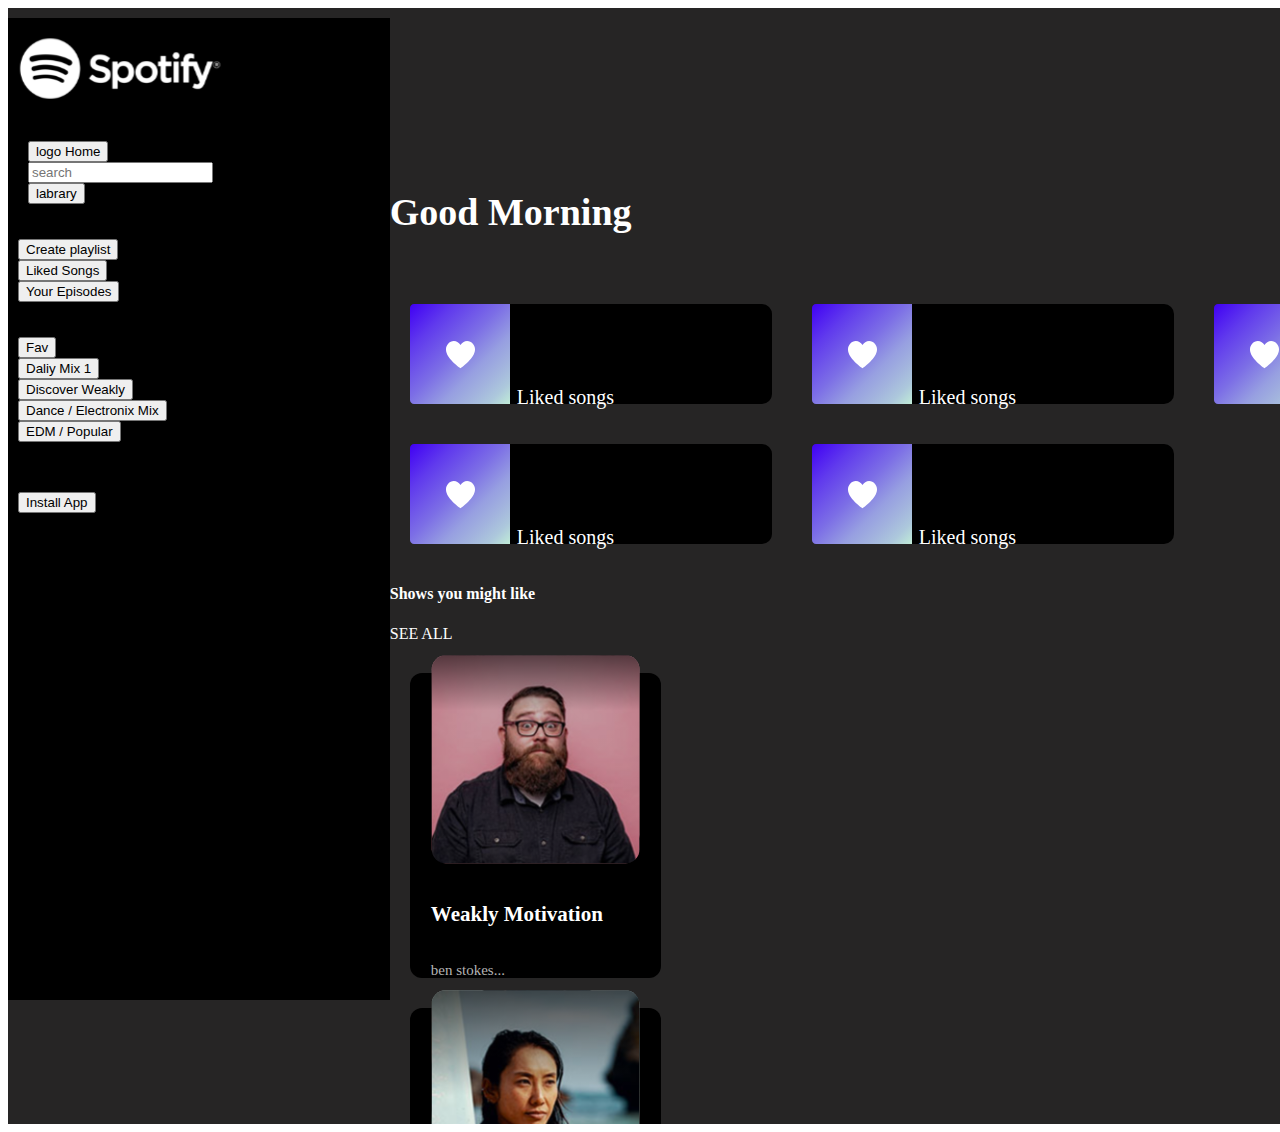
==== index.html @ 0124bec9 "first" ====
<!DOCTYPE html>
<html lang="en">
  <head>
    <link
      rel="stylesheet"
      href="https://cdnjs.cloudflare.com/ajax/libs/font-awesome/6.4.2/css/all.min.css"
      integrity="sha512-z3gLpd7yknf1YoNbCzqRKc4qyor8gaKU1qmn+CShxbuBusANI9QpRohGBreCFkKxLhei6S9CQXFEbbKuqLg0DA=="
      crossorigin="anonymous"
      referrerpolicy="no-referrer"
    />
    <link
      href="https://cdn.jsdelivr.net/npm/bootstrap@5.3.2/dist/css/bootstrap.min.css"
      rel="stylesheet"
      integrity="sha384-T3c6CoIi6uLrA9TneNEoa7RxnatzjcDSCmG1MXxSR1GAsXEV/Dwwykc2MPK8M2HN"
      crossorigin="anonymous"
    />
    <link href="styles.css" rel="stylesheet" />
    <meta charset="UTF-8" />
    <meta name="viewport" content="width=device-width, initial-scale=1.0" />
    <title>Soptify</title>
  </head>
  <body>
    <div class="Spotify">
      <div class="sidebar">
        <div class="logo-s"><img src="/assests/Spotify logo.svg" /></div>
        <div class="second-sec-side -primary">
          <button class="btn text-white home-logo">logo Home</button>
          <input type="text" placeholder="search" class="text-white" />
          <button class="btn text-white">labrary</button>
        </div>
        <div class="third-side">
          <button class="btn text-white">Create playlist</button>
          <button class="btn text-white">Liked Songs</button>
          <button class="btn text-white">Your Episodes</button>
        </div>
        <div class="forth-side">
          <button class="btn text-white">Fav</button>
          <button class="btn text-white">Daliy Mix 1</button>
          <button class="btn text-white">Discover Weakly</button>
          <button class="btn text-white">Dance / Electronix Mix</button>
          <button class="btn text-white">EDM / Popular</button>
        </div>
        <div class="fifth-side">
          <i class="fa-solid fa-arrow-down"></i>
          <button class="btn text-white">Install App</button>
        </div>
      </div>
      <div class="main">
        <div class="main-section-1">
          <div class="arrow"><i class="fa-solid fa-angle-left"></i><i class="fa-solid fa-chevron-right"></i></div>
          <div class="side-photo d-flex align-items-center">
            <div class="image"><img src="./assests/Ellipse 3.svg"></div>
            <p class="mx-2">Umer</p>
            <i class="fa-solid fa-angle-down icon"></i>
          </div>
        </div>
        <div class="main-section-2">
          <h4>Good Morning</h4>
          <div class="mornig-playlist">
            <div class="mornig-song">
              <img src="./assests/Group 1.svg" /><span id="song-link"
                >Liked songs</span
              >
            </div>
            <div class="mornig-song">
              <img src="./assests/Group 1.svg" /><span id="song-link"
                >Liked songs</span
              >
            </div>
            <div class="mornig-song">
              <img src="./assests/Group 1.svg" /><span id="song-link"
                >Liked songs</span
              >
            </div>
            <div class="mornig-song">
              <img src="./assests/Group 1.svg" /><span id="song-link"
                >Liked songs</span
              >
            </div>
            <div class="mornig-song">
              <img src="./assests/Group 1.svg" /><span id="song-link"
                >Liked songs</span
              >
            </div>
          </div>
        </div>
        <div class="main-section-3">
          <div class="heading d-flex justify-content-between">
            <h4>Shows you might like</h4>
            <spin class="text-success">SEE ALL</spin>
          </div>
          <div class="section-2-songs d-flex">
            <div class="section-2-box">
              <div class="image">
                <img src="./assests/Rectangle 16.svg" />
                <h5>Weakly Motivation</h5>
                <p>ben stokes...</p>
              </div>
            </div>
            <div class="section-2-box">
              <div class="image">
                <img src="./assests/Rectangle 16 (2).svg" />
                <h5>Weakly Motivation</h5>
                <p>ben stokes...</p>
              </div>
            </div>
            <div class="section-2-box">
              <div class="image">
                <img src="./assests/Rectangle 16.svg" />
                <h5>Weakly Motivation</h5>
                <p>ben stokes...</p>
              </div>
            </div>
            <div class="section-2-box">
              <div class="image">
                <img src="./assests/Rectangle 16.svg" />
                <h5>Weakly Motivation</h5>
                <p>ben stokes...</p>
              </div>
            </div>
            <div class="section-2-box">
              <div class="image">
                <img src="./assests/Rectangle 16.svg" />
                <h5>Weakly Motivation</h5>
                <p>ben stokes...</p>
              </div>
            </div>
            <div class="section-2-box">
              <div class="image">
                <img src="./assests/Rectangle 16.svg" />
                <h5>Weakly Motivation</h5>
                <p>ben stokes...</p>
              </div>
            </div>
            <div class="section-2-box">
              <div class="image">
                <img src="./assests/Rectangle 16.svg" />
                <h5>Weakly Motivation</h5>
                <p>ben stokes...</p>
              </div>
            </div>
            <div class="section-2-box">
              <div class="image">
                <img src="./assests/Rectangle 16.svg" />
                <h5>Weakly Motivation</h5>
                <p>ben stokes...</p>
              </div>
            </div>
            <div class="section-2-box">
              <div class="image">
                <img src="./assests/Rectangle 16.svg" />
                <h5>Weakly Motivation</h5>
                <p>ben stokes...</p>
              </div>
            </div>
            <div class="section-2-box">
              <div class="image">
                <img src="./assests/Rectangle 16.svg" />
                <h5>Weakly Motivation</h5>
                <p>ben stokes...</p>
              </div>
            </div>
          </div>
        </div>
      </div>
    </div>
    <script
      src="https://cdn.jsdelivr.net/npm/bootstrap@5.3.2/dist/js/bootstrap.bundle.min.js"
      integrity="sha384-C6RzsynM9kWDrMNeT87bh95OGNyZPhcTNXj1NW7RuBCsyN/o0jlpcV8Qyq46cDfL"
      crossorigin="anonymous"
    ></script>
  </body>
</html>
---- styles.css ----
.Spotify{
    display: flex;
    width: 1728px;
    height: 1116px;
    background-color:aqua ;
   overflow: hidden;
   overflow-y: scroll;
   background-color:rgb(38, 37, 37);
color: white;
}
.sidebar{
    width:371.8px;
    height:982px;
    margin-top: 10px;
    display:flex;
    flex-direction: column;
    background-color:#000000;;
    font-family: sans-serif;
    font-weight: 700;
    font-size:19px;
    line-height: 24.74px;
    letter-spacing: -6%;
    color:#FFFFFF;
    align-items: baseline;
    position: relative;
    left:0px;
    padding-left: 10px;

}
.logo-s{
margin-top:20px;


      
}
.second-sec-side{
    display: flex;
    flex-direction: column;
    justify-content: space-around;
    align-items:self-start;
    margin-top: 35px;
    padding-left: 10px;
    
}
.third-side{
    display: flex;
    flex-direction: column;
    justify-content: space-around;
    align-items:self-start;
    margin-top: 35px;
   
}
.forth-side{
    display: flex;
    flex-direction: column;
    justify-content: space-around;
    align-items:self-start;
    margin-top: 35px;
}
.fifth-side{
    margin-top: 50px;
    display: flex;
    align-items: center;
    justify-content: center;
}
.main{
    display: flex;
    flex-direction: column;
    width: 75%;
}
.main-section-1{
    margin: 20px;
    display: flex;
    justify-content: space-between;
}
.main-section-2>h4{
    font-weight: 700;
    font-size: 38px;
    color:white;
}
.mornig-playlist{
    display: flex;
    flex-wrap: wrap;
   
}
.mornig-song{
    border-radius: 10px;
    margin: 20px;
    height: 100px;
    width: 362px;
    background-color: #000000;
    
}
#song-link{
    color: white;
    padding-left: 7px;
    font-size: 20px;
}
.section-2-songs{
    flex-wrap: wrap;
}
.image>h5{
    font-size: 21px;
    line-height: 23px;
}
.image>p{
    font-size: 15px;
    line-height: 19.5px;
    color: #B3B3B3;
    ;
}
.section-2-box{
    border-radius: 12px;
    color: white;
    display: flex;
    justify-content: space-around ;
    align-items: center;
    margin-top: 30px;
    height: 305px;
    width:251px;
    margin-inline:20px;
    background-color: #000000;

}
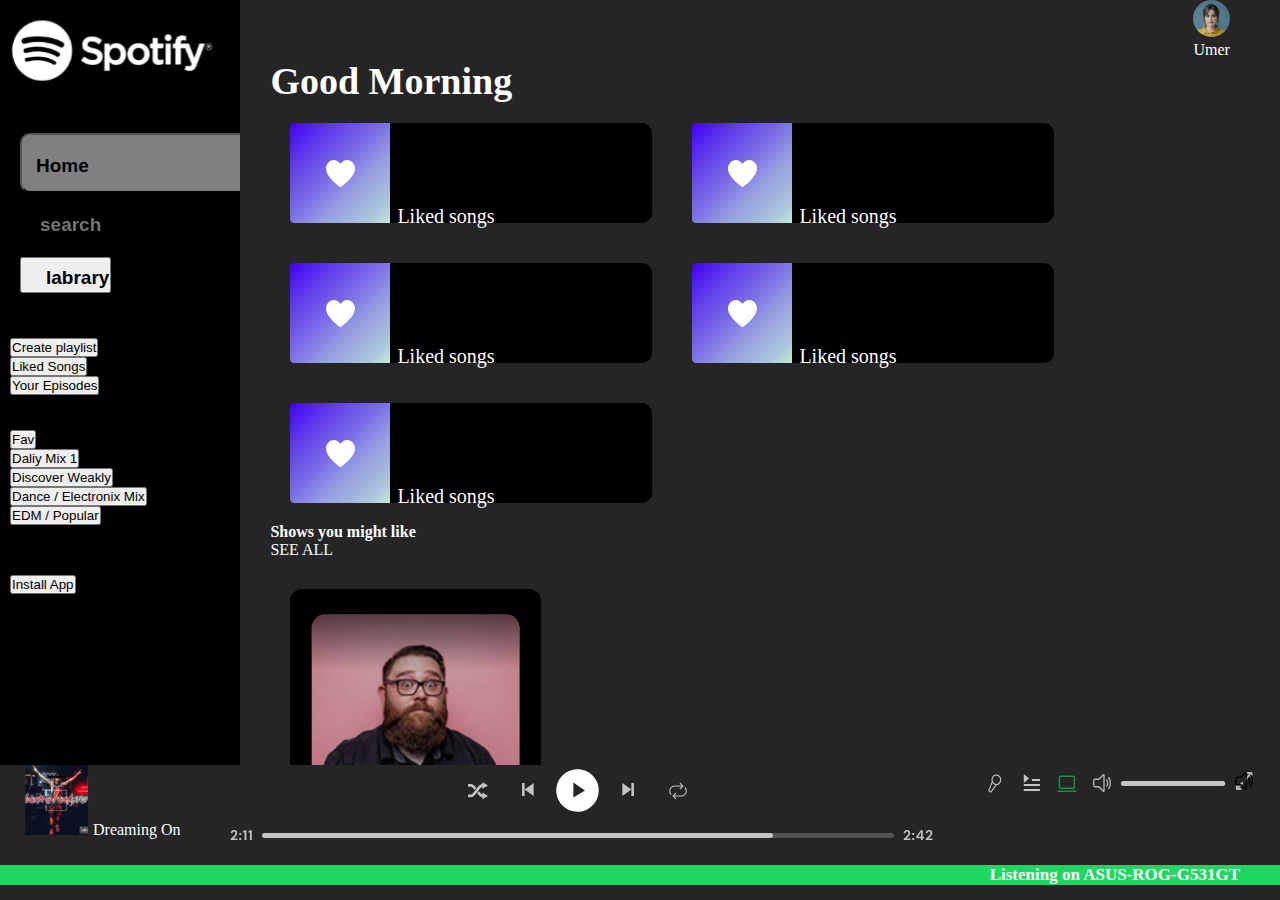
==== commit dcae5e27: "final-1" ====
--- a/index.html
+++ b/index.html
@@ -21,12 +21,13 @@
   </head>
   <body>
     <div class="Spotify">
+    <div class="section-1">
       <div class="sidebar">
         <div class="logo-s"><img src="/assests/Spotify logo.svg" /></div>
         <div class="second-sec-side -primary">
-          <button class="btn text-white home-logo">logo Home</button>
-          <input type="text" placeholder="search" class="text-white" />
-          <button class="btn text-white">labrary</button>
+          <button class="btn text-white home-logo"><i class="fa-solid fa-house home search-logo"></i> <span>Home</span></button>
+         <div class="search"><i class="fa-solid fa-magnifying-glass"></i> <input type="text" placeholder="search" class="text-white" /> </div>
+          <button class="btn text-white labrary"><i class="fa-solid fa-bars-staggered labrary-logo"></i>labrary</button>
         </div>
         <div class="third-side">
           <button class="btn text-white">Create playlist</button>
@@ -163,6 +164,17 @@
           </div>
         </div>
       </div>
+      </div>
+      <div>
+      <div class="footer">
+        <div class="row-1 ">
+        <div class="footer-section-1"><img src="./assests/Rectangle 20.svg">
+          Dreaming On </div>
+        <div class="footer-section-2"><img src="./assests/Music Player Options.svg"></div>
+        <div class="footer-section-3"><img src="./assests/Right options.svg"></div>
+        </div>
+        <div class="row-2">Listening on ASUS-ROG-G531GT</div>
+      </div>
     </div>
     <script
       src="https://cdn.jsdelivr.net/npm/bootstrap@5.3.2/dist/js/bootstrap.bundle.min.js"
--- a/styles.css
+++ b/styles.css
@@ -1,18 +1,26 @@
 
+*{
+    padding: 0px;
+    margin: 0px;
+}
 .Spotify{
-    display: flex;
-    width: 1728px;
-    height: 1116px;
-    background-color:aqua ;
-   overflow: hidden;
+    padding: 0px;
+    margin:0px;
+    width: 100vw;
+    height: 100vh; 
    overflow-y: scroll;
    background-color:rgb(38, 37, 37);
 color: white;
 }
+.section-1{
+    display: flex;
+    height: 85vh;
+    
+    
+}
 .sidebar{
-    width:371.8px;
-    height:982px;
-    margin-top: 10px;
+    height: 97vh;
+    width: 18vw;
     display:flex;
     flex-direction: column;
     background-color:#000000;;
@@ -23,16 +31,50 @@
     letter-spacing: -6%;
     color:#FFFFFF;
     align-items: baseline;
-    position: relative;
+    position: sticky;
     left:0px;
     padding-left: 10px;
+    overflow: hidden;
 
 }
+.home-logo{
+    text-align: left;
+    margin-block: 10px;
+    font-size: 19px;
+    font-weight: 700;
+    height: 60px;
+    width: 300px;
+    border-radius: 10px;
+    background-color: grey;
+}
+.home,.search-logo,.labrary-logo{
+    font-weight: 700;
+    font-size: 28px;
+    padding-right: 14px;
+}
+.search,.labrary{
+    padding-left: 10px;
+    margin-block:10px ;
+    font-size: 19px;
+    font-weight: 700;
+}
+.search>input{
+    padding-left: 10px;
+    font-size: 19px;
+    font-weight: 700;
+    border: none;
+    background: transparent;
+}
+
+.main{
+    padding-left: 30px;
+    overflow-y:scroll ;
+}
+::-webkit-scrollbar{
+    display: none;
+}
 .logo-s{
-margin-top:20px;
-
-
-      
+margin-top:20px;  
 }
 .second-sec-side{
     display: flex;
@@ -65,12 +107,12 @@
     justify-content: center;
 }
 .main{
+    background-color:rgb(38, 37, 37);
     display: flex;
     flex-direction: column;
-    width: 75%;
+    width: 75vw;
 }
 .main-section-1{
-    margin: 20px;
     display: flex;
     justify-content: space-between;
 }
@@ -122,4 +164,32 @@
     margin-inline:20px;
     background-color: #000000;
 
+}
+.footer{
+    background-color:rgb(38, 37, 37);
+    height: 120px;
+    display: flex;
+    flex-direction: column;
+    position:sticky;
+    bottom: 0px;
+    width:100vw;
+    z-index: 3;
+    box-sizing: border-box;
+    justify-content: space-between;
+    }
+    .row-1{
+        margin-inline: 25px;
+        display: flex;
+        justify-content: space-between;
+
+    }
+.row-2{
+font-size: 17px;
+font-weight: 700;
+    text-align: right;
+    padding-inline: 40px;
+    box-sizing: border-box;
+    width:100%;
+    background-color: #1ED760;
+
 }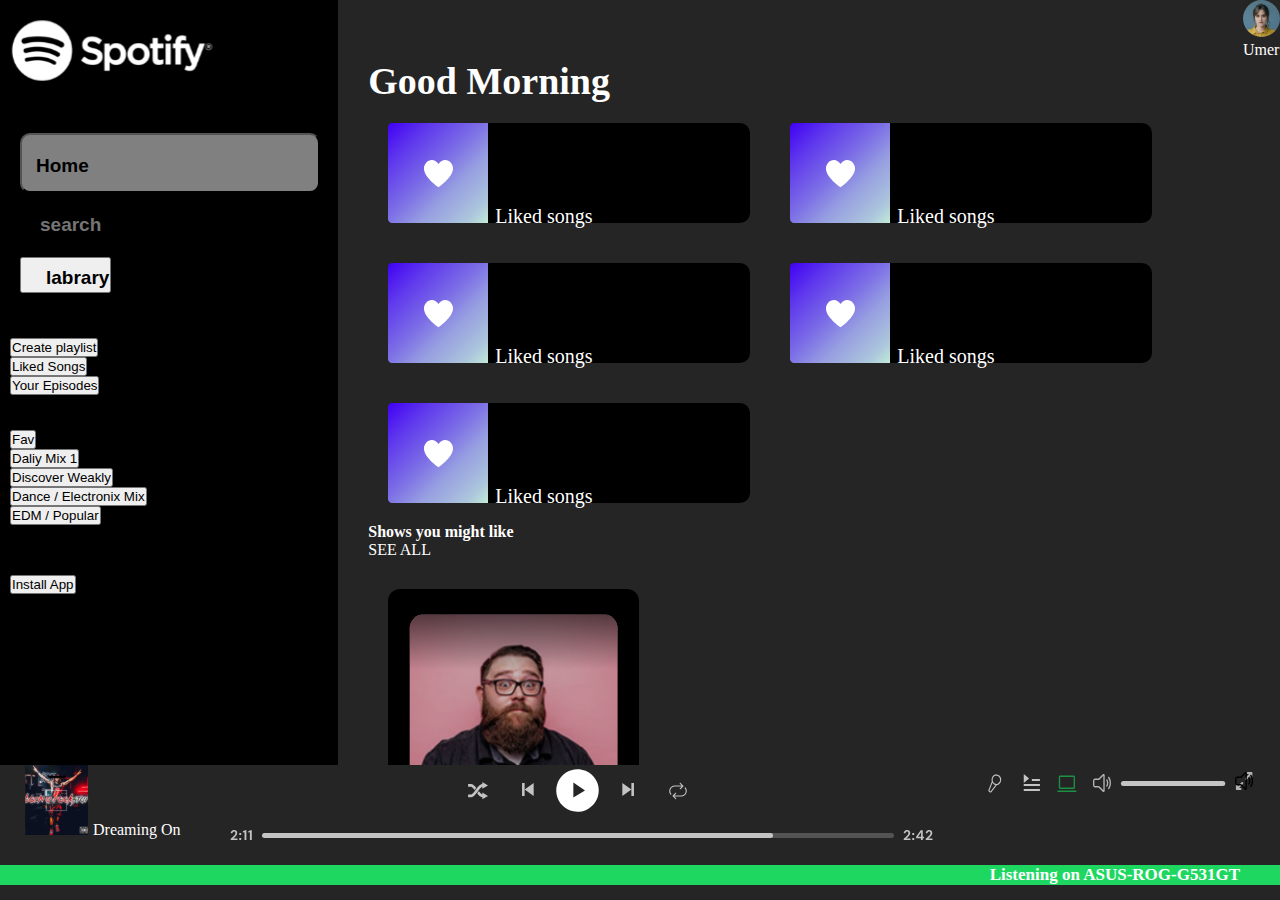
==== commit 0e7aa721: "abc" ====
--- a/index.html
+++ b/index.html
@@ -23,7 +23,7 @@
     <div class="Spotify">
     <div class="section-1">
       <div class="sidebar">
-        <div class="logo-s"><img src="/assests/Spotify logo.svg" /></div>
+        <div class="logo-s"><img src="./assests/Spotify logo.svg" /></div>
         <div class="second-sec-side -primary">
           <button class="btn text-white home-logo"><i class="fa-solid fa-house home search-logo"></i> <span>Home</span></button>
          <div class="search"><i class="fa-solid fa-magnifying-glass"></i> <input type="text" placeholder="search" class="text-white" /> </div>
--- a/styles.css
+++ b/styles.css
@@ -19,8 +19,7 @@
     
 }
 .sidebar{
-    height: 97vh;
-    width: 18vw;
+    width: 36vw;
     display:flex;
     flex-direction: column;
     background-color:#000000;;
@@ -34,7 +33,7 @@
     position: sticky;
     left:0px;
     padding-left: 10px;
-    overflow: hidden;
+    overflow-x:scroll;
 
 }
 .home-logo{
@@ -67,6 +66,7 @@
 }
 
 .main{
+    width: 100vw;
     padding-left: 30px;
     overflow-y:scroll ;
 }
@@ -110,7 +110,7 @@
     background-color:rgb(38, 37, 37);
     display: flex;
     flex-direction: column;
-    width: 75vw;
+    
 }
 .main-section-1{
     display: flex;
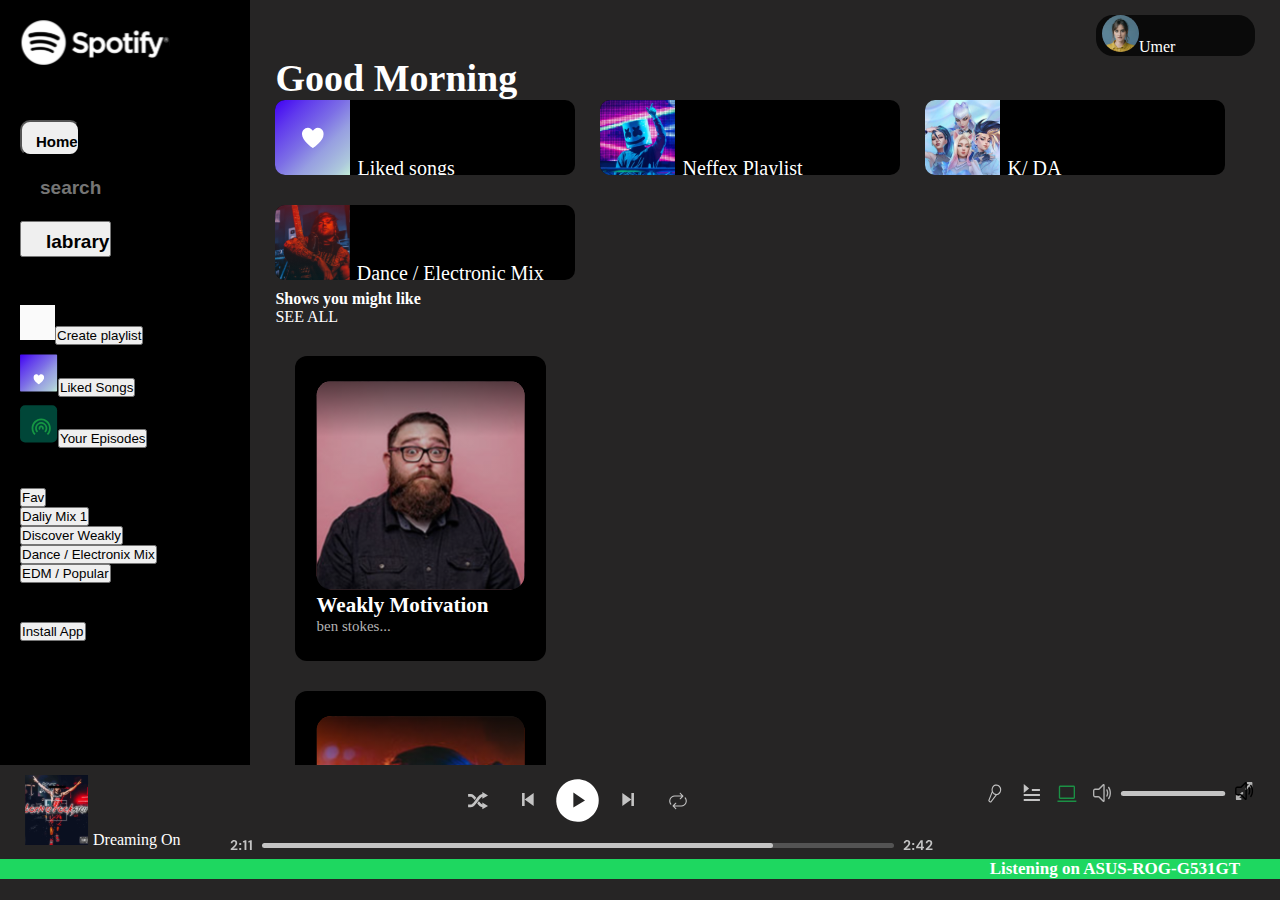
==== commit 85029b4d: "second" ====
--- a/index.html
+++ b/index.html
@@ -23,16 +23,16 @@
     <div class="Spotify">
     <div class="section-1">
       <div class="sidebar">
-        <div class="logo-s"><img src="./assests/Spotify logo.svg" /></div>
+        <div class="logo-s"><img src="./assests/Spotify logo (2).svg" /></div>
         <div class="second-sec-side -primary">
           <button class="btn text-white home-logo"><i class="fa-solid fa-house home search-logo"></i> <span>Home</span></button>
          <div class="search"><i class="fa-solid fa-magnifying-glass"></i> <input type="text" placeholder="search" class="text-white" /> </div>
           <button class="btn text-white labrary"><i class="fa-solid fa-bars-staggered labrary-logo"></i>labrary</button>
         </div>
         <div class="third-side">
-          <button class="btn text-white">Create playlist</button>
-          <button class="btn text-white">Liked Songs</button>
-          <button class="btn text-white">Your Episodes</button>
+          <div> <span class="plus"><i class=" h2 text-dark fa-plus"></span></i><button class="btn text-white">Create playlist</button></div>
+          <div class="fav"><img src="./assests/fi-ss-heart.svg " class="heart"><img src="./assests/Rectangle 2.svg"><button class="btn text-white">Liked Songs</button></div>
+          <div class="Epis"><img class="gg" src="./assests/gg_media-podcast.svg"><img src="./assests/Rectangle 10.svg"><button class="btn text-white">Your Episodes</button></div>
         </div>
         <div class="forth-side">
           <button class="btn text-white">Fav</button>
@@ -49,9 +49,9 @@
       <div class="main">
         <div class="main-section-1">
           <div class="arrow"><i class="fa-solid fa-angle-left"></i><i class="fa-solid fa-chevron-right"></i></div>
-          <div class="side-photo d-flex align-items-center">
-            <div class="image"><img src="./assests/Ellipse 3.svg"></div>
-            <p class="mx-2">Umer</p>
+          <div class="side-photo">
+            <div class="image"><img src="./assests/Ellipse 3.svg"><span class="mx-2">Umer</span></div>
+            
             <i class="fa-solid fa-angle-down icon"></i>
           </div>
         </div>
@@ -64,31 +64,27 @@
               >
             </div>
             <div class="mornig-song">
-              <img src="./assests/Group 1.svg" /><span id="song-link"
-                >Liked songs</span
+              <img src="./assests/Group 1 (3).svg" /><span id="song-link"
+                >Neffex Playlist</span
               >
             </div>
             <div class="mornig-song">
-              <img src="./assests/Group 1.svg" /><span id="song-link"
-                >Liked songs</span
+              <img src="./assests/Group 1 (2).svg" /><span id="song-link"
+                >K/ DA</span
               >
             </div>
             <div class="mornig-song">
-              <img src="./assests/Group 1.svg" /><span id="song-link"
-                >Liked songs</span
+              <img src="./assests/Group 1 (4).svg" /><span id="song-link"
+                >Dance / Electronic Mix</span
               >
             </div>
-            <div class="mornig-song">
-              <img src="./assests/Group 1.svg" /><span id="song-link"
-                >Liked songs</span
-              >
-            </div>
+           
           </div>
         </div>
         <div class="main-section-3">
           <div class="heading d-flex justify-content-between">
             <h4>Shows you might like</h4>
-            <spin class="text-success">SEE ALL</spin>
+            <spin class="text-white">SEE ALL</spin>
           </div>
           <div class="section-2-songs d-flex">
             <div class="section-2-box">
@@ -100,16 +96,16 @@
             </div>
             <div class="section-2-box">
               <div class="image">
-                <img src="./assests/Rectangle 16 (2).svg" />
-                <h5>Weakly Motivation</h5>
-                <p>ben stokes...</p>
+                <img src="./assests/Rectangle 16 (4).svg" />
+                <h5>MEDITATION SELF</h5>
+                <p>Ibn Hussain Aleen</p>
               </div>
             </div>
             <div class="section-2-box">
               <div class="image">
-                <img src="./assests/Rectangle 16.svg" />
-                <h5>Weakly Motivation</h5>
-                <p>ben stokes...</p>
+                <img src="./assests/Rectangle 16 (3).svg">
+                <h5>Words beyond act...</h5>
+                <p>Samuel Scott</p>
               </div>
             </div>
             <div class="section-2-box">
--- a/styles.css
+++ b/styles.css
@@ -5,7 +5,7 @@
 }
 .Spotify{
     padding: 0px;
-    margin:0px;
+    margin: 0px;
     width: 100vw;
     height: 100vh; 
    overflow-y: scroll;
@@ -19,7 +19,7 @@
     
 }
 .sidebar{
-    width: 36vw;
+    flex: 0.20;
     display:flex;
     flex-direction: column;
     background-color:#000000;;
@@ -34,23 +34,28 @@
     left:0px;
     padding-left: 10px;
     overflow-x:scroll;
+    padding-left: 20px;
+   row-gap: 5%;
 
 }
 .home-logo{
+    width: fit-content;
     text-align: left;
     margin-block: 10px;
-    font-size: 19px;
-    font-weight: 700;
-    height: 60px;
-    width: 300px;
-    border-radius: 10px;
-    background-color: grey;
-}
+    font-size: 15px;
+    font-weight: 600;
+  height: fit-content;
+    /* width: 300px; */ 
+    border-radius: 10px;
+    /* background-color: grey; */
+}
+
 .home,.search-logo,.labrary-logo{
     font-weight: 700;
     font-size: 28px;
     padding-right: 14px;
 }
+
 .search,.labrary{
     padding-left: 10px;
     margin-block:10px ;
@@ -63,34 +68,75 @@
     font-weight: 700;
     border: none;
     background: transparent;
+    width: 70%;
+}
+.third-side
+{
+    display: flex;
+    /* background-color: #1ED760; */
+    flex-direction: column;
+    row-gap: 7px;
+}
+.fav,.Epis{
+    position: relative;
+}
+.heart{
+    position: absolute;
+    bottom:13px;
+    left:13px;
+}
+.gg{
+    position: absolute;
+    bottom: 13px;
+    left:10px;
+}
+.plus{
+    display: inline-block;
+    box-sizing: border-box;
+    width: 35px;
+    height: 35px;
+    text-align: center;
+    
+    background-color: rgb(250, 250, 250);
 }
 
 .main{
-    width: 100vw;
-    padding-left: 30px;
+    flex:0.85;
+    padding-inline:25px ;
+    padding-top:15px ;
     overflow-y:scroll ;
 }
 ::-webkit-scrollbar{
     display: none;
 }
-.logo-s{
-margin-top:20px;  
-}
+.logo-s>img{
+    display: inline-block;
+margin-top:20px; 
+width:150px; 
+}
+
 .second-sec-side{
+    width:95%;
+    /* background-color: #242424; */
+    border-radius: 10px;
+    box-sizing: border-box;
     display: flex;
     flex-direction: column;
     justify-content: space-around;
     align-items:self-start;
-    margin-top: 35px;
-    padding-left: 10px;
+    /* margin-top: 35px; */
+    /* padding-left: 10px; */
     
 }
 .third-side{
+    /* background-color: #242424; */
     display: flex;
     flex-direction: column;
     justify-content: space-around;
     align-items:self-start;
-    margin-top: 35px;
+    width: 95%;
+    border-radius: 10px;
+    /* margin-top: 35px; */
    
 }
 .forth-side{
@@ -98,10 +144,10 @@
     flex-direction: column;
     justify-content: space-around;
     align-items:self-start;
-    margin-top: 35px;
+    /* margin-top: 35px; */
 }
 .fifth-side{
-    margin-top: 50px;
+    /* margin-top: 50px; */
     display: flex;
     align-items: center;
     justify-content: center;
@@ -116,6 +162,17 @@
     display: flex;
     justify-content: space-between;
 }
+.side-photo{
+   
+    display: flex;
+    align-items: center;
+    justify-content: space-between;
+    width: 147px;
+    height: 41px;
+    padding-inline:6px ;
+    background-color: #0A0A0A;
+    border-radius: 17px;
+}
 .main-section-2>h4{
     font-weight: 700;
     font-size: 38px;
@@ -124,15 +181,25 @@
 .mornig-playlist{
     display: flex;
     flex-wrap: wrap;
+    row-gap: 20px;
+    column-gap: 25px;
    
 }
 .mornig-song{
-    border-radius: 10px;
-    margin: 20px;
-    height: 100px;
-    width: 362px;
+    box-sizing: border-box;
+    overflow: hidden;
+    margin-bottom: 10px;
+    /* overflow: hidden; */
+
+    border-radius: 10px;
+    height: 75px;
+    width: 300px;
     background-color: #000000;
     
+}
+.mornig-song>img{
+    height: 100%;
+    /* width:30%; */
 }
 #song-link{
     color: white;
@@ -167,7 +234,7 @@
 }
 .footer{
     background-color:rgb(38, 37, 37);
-    height: 120px;
+   height: 10%;
     display: flex;
     flex-direction: column;
     position:sticky;
@@ -176,13 +243,18 @@
     z-index: 3;
     box-sizing: border-box;
     justify-content: space-between;
+    flex-wrap: nowrap;
+    padding-top: 10px;
+    box-sizing: border-box;
     }
     .row-1{
         margin-inline: 25px;
         display: flex;
         justify-content: space-between;
+        flex-wrap: wrap;
 
     }
+    
 .row-2{
 font-size: 17px;
 font-weight: 700;
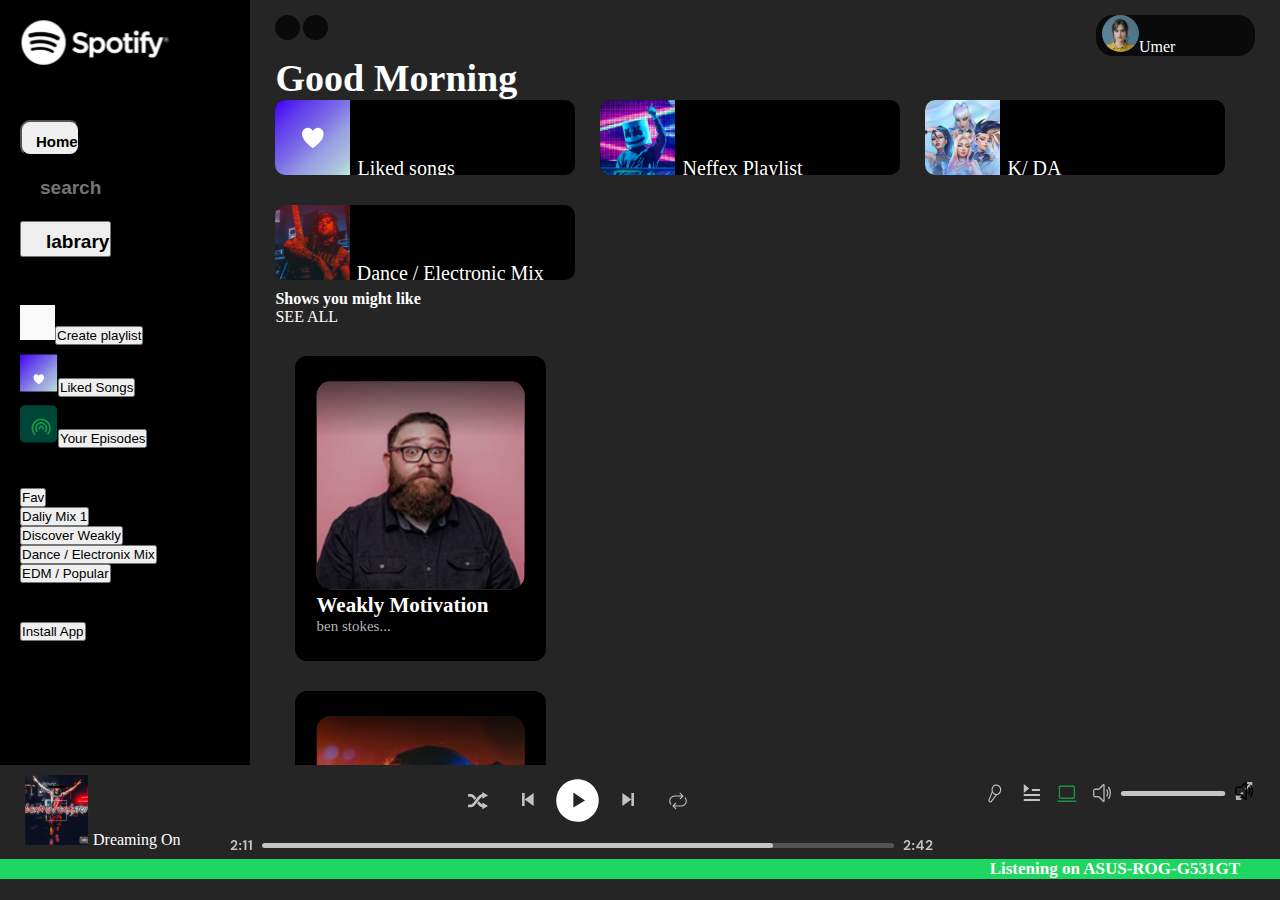
==== commit 1468ead5: "final" ====
--- a/index.html
+++ b/index.html
@@ -48,11 +48,14 @@
       </div>
       <div class="main">
         <div class="main-section-1">
-          <div class="arrow"><i class="fa-solid fa-angle-left"></i><i class="fa-solid fa-chevron-right"></i></div>
+          <div class="arrow">
+           <div class="arr" > <i class="fa-solid fa-angle-left"></i></div>
+            <div class="arr"><i class="fa-solid fa-chevron-right"></i></div>
+          </div>
           <div class="side-photo">
             <div class="image"><img src="./assests/Ellipse 3.svg"><span class="mx-2">Umer</span></div>
             
-            <i class="fa-solid fa-angle-down icon"></i>
+           <i class="fa-solid fa-caret-down"></i>
           </div>
         </div>
         <div class="main-section-2">
--- a/styles.css
+++ b/styles.css
@@ -158,6 +158,17 @@
     flex-direction: column;
     
 }
+.arrow{
+    display: flex;
+    column-gap: 3px;
+    text-align: center;
+}
+.arr{
+    width: 25px;
+    height: 25px;
+    background-color: #0A0A0A;
+    border-radius: 50%;
+}
 .main-section-1{
     display: flex;
     justify-content: space-between;
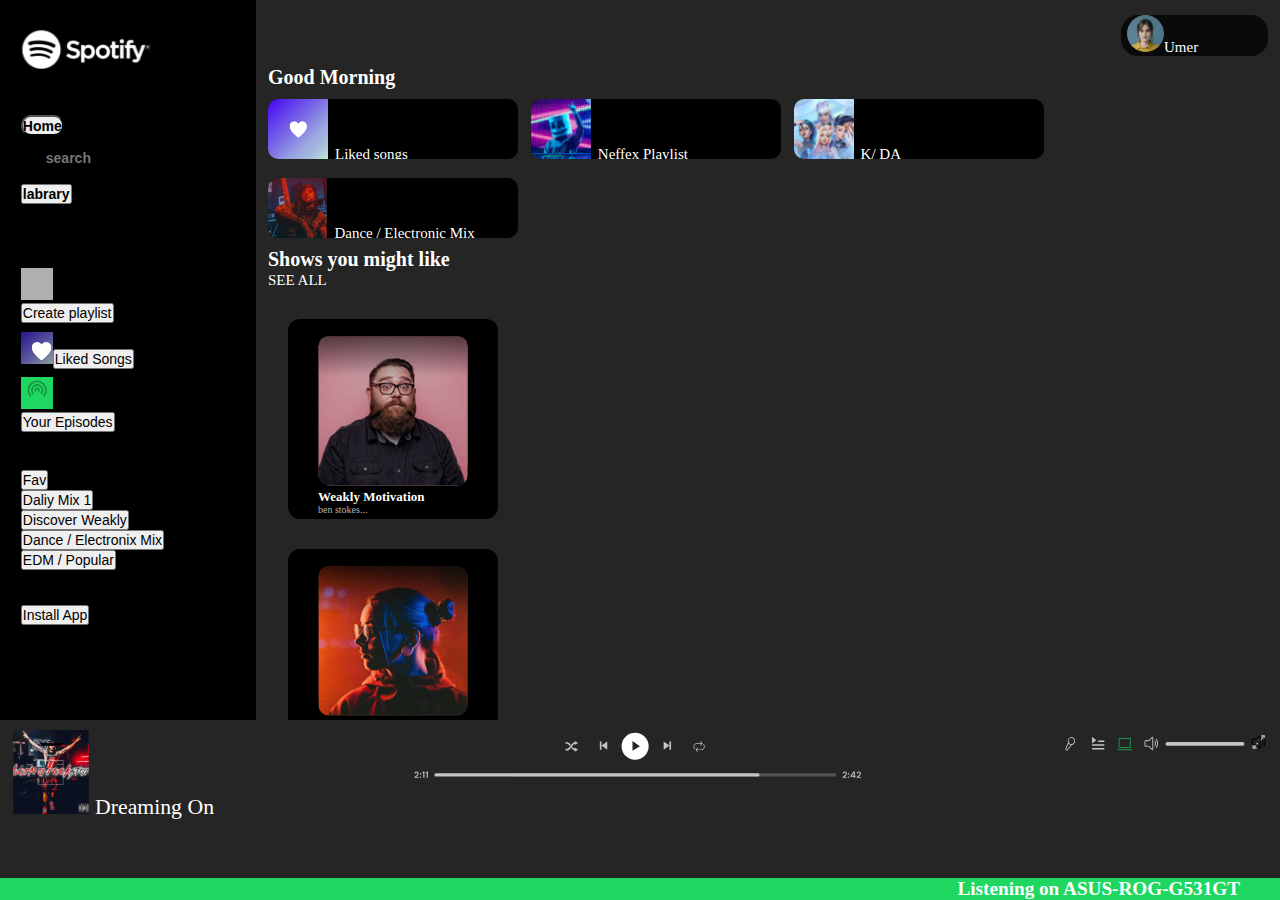
==== commit 401054d9: "third week" ====
--- a/index.html
+++ b/index.html
@@ -24,42 +24,42 @@
     <div class="section-1">
       <div class="sidebar">
         <div class="logo-s"><img src="./assests/Spotify logo (2).svg" /></div>
-        <div class="second-sec-side -primary">
-          <button class="btn text-white home-logo"><i class="fa-solid fa-house home search-logo"></i> <span>Home</span></button>
-         <div class="search"><i class="fa-solid fa-magnifying-glass"></i> <input type="text" placeholder="search" class="text-white" /> </div>
-          <button class="btn text-white labrary"><i class="fa-solid fa-bars-staggered labrary-logo"></i>labrary</button>
+        <div class="second-sec-side " id="second-logo">
+          <div><i class="fa-solid fa-house home search-logo newlogo"></i> <button class="btn text-white home-logo"><span class="ft th">Home</span></button></div>
+         <div class="search"><i class="fa-solid fa-magnifying-glass newlogo"></i> <input type="text" placeholder="search" class="text-white search-text" /> </div>
+         <div><i class="fa-solid fa-bars-staggered labrary-logo newlogo"></i><button class="btn text-white labrary ft th">labrary</button></div>
         </div>
         <div class="third-side">
-          <div> <span class="plus"><i class=" h2 text-dark fa-plus"></span></i><button class="btn text-white">Create playlist</button></div>
-          <div class="fav"><img src="./assests/fi-ss-heart.svg " class="heart"><img src="./assests/Rectangle 2.svg"><button class="btn text-white">Liked Songs</button></div>
-          <div class="Epis"><img class="gg" src="./assests/gg_media-podcast.svg"><img src="./assests/Rectangle 10.svg"><button class="btn text-white">Your Episodes</button></div>
+          <a href="playlist.html" class="link d-flex"> <div class="plus"><i class=" h2 text-dark fa-plus "></i></div><button class="btn text-white ft th">Create playlist</button></a>
+          <div class="fav"><img src="./assests/fi-ss-heart.svg " class="heart"><button class="btn text-white ft th">Liked Songs</button></div>
+          <div class="Epis d-flex"><div class="plus" id="last-img"><img class="gg" src="./assests/gg_media-podcast.svg"></div><button class="btn text-white ft th">Your Episodes</button></div>
         </div>
         <div class="forth-side">
-          <button class="btn text-white">Fav</button>
-          <button class="btn text-white">Daliy Mix 1</button>
-          <button class="btn text-white">Discover Weakly</button>
-          <button class="btn text-white">Dance / Electronix Mix</button>
-          <button class="btn text-white">EDM / Popular</button>
+          <button class="btn text-white ft">Fav</button>
+          <button class="btn text-white ft">Daliy Mix 1</button>
+          <button class="btn text-white ft">Discover Weakly</button>
+          <button class="btn text-white ft">Dance / Electronix Mix</button>
+          <button class="btn text-white ft">EDM / Popular</button>
         </div>
         <div class="fifth-side">
           <i class="fa-solid fa-arrow-down"></i>
-          <button class="btn text-white">Install App</button>
+          <button class="btn text-white ft">Install App</button>
         </div>
       </div>
       <div class="main">
         <div class="main-section-1">
           <div class="arrow">
-           <div class="arr" > <i class="fa-solid fa-angle-left"></i></div>
-            <div class="arr"><i class="fa-solid fa-chevron-right"></i></div>
+           <div> <i class="fa-solid fa-angle-left"></i></div>
+            <div><i class="fa-solid fa-chevron-right"></i></div>
           </div>
           <div class="side-photo">
-            <div class="image"><img src="./assests/Ellipse 3.svg"><span class="mx-2">Umer</span></div>
+            <div class="image "><img src="./assests/Ellipse 3.svg"><span class="mx-2">Umer</span></div>
             
            <i class="fa-solid fa-caret-down"></i>
           </div>
         </div>
         <div class="main-section-2">
-          <h4>Good Morning</h4>
+          <h4 class="heading-alb">Good Morning</h4>
           <div class="mornig-playlist">
             <div class="mornig-song">
               <img src="./assests/Group 1.svg" /><span id="song-link"
@@ -86,75 +86,75 @@
         </div>
         <div class="main-section-3">
           <div class="heading d-flex justify-content-between">
-            <h4>Shows you might like</h4>
-            <spin class="text-white">SEE ALL</spin>
+            <h4 class="heading-alb">Shows you might like</h4>
+            <spin class="text-white see">SEE ALL</spin>
           </div>
           <div class="section-2-songs d-flex">
             <div class="section-2-box">
-              <div class="image">
+              <div class="image box">
                 <img src="./assests/Rectangle 16.svg" />
                 <h5>Weakly Motivation</h5>
                 <p>ben stokes...</p>
               </div>
             </div>
             <div class="section-2-box">
-              <div class="image">
+              <div class="image box">
                 <img src="./assests/Rectangle 16 (4).svg" />
                 <h5>MEDITATION SELF</h5>
                 <p>Ibn Hussain Aleen</p>
               </div>
             </div>
             <div class="section-2-box">
-              <div class="image">
+              <div class="image box">
                 <img src="./assests/Rectangle 16 (3).svg">
                 <h5>Words beyond act...</h5>
                 <p>Samuel Scott</p>
               </div>
             </div>
             <div class="section-2-box">
-              <div class="image">
+              <div class="image box">
                 <img src="./assests/Rectangle 16.svg" />
                 <h5>Weakly Motivation</h5>
                 <p>ben stokes...</p>
               </div>
             </div>
             <div class="section-2-box">
-              <div class="image">
+              <div class="image box">
                 <img src="./assests/Rectangle 16.svg" />
                 <h5>Weakly Motivation</h5>
                 <p>ben stokes...</p>
               </div>
             </div>
             <div class="section-2-box">
-              <div class="image">
+              <div class="image box">
                 <img src="./assests/Rectangle 16.svg" />
                 <h5>Weakly Motivation</h5>
                 <p>ben stokes...</p>
               </div>
             </div>
             <div class="section-2-box">
-              <div class="image">
+              <div class="image box">
                 <img src="./assests/Rectangle 16.svg" />
                 <h5>Weakly Motivation</h5>
                 <p>ben stokes...</p>
               </div>
             </div>
             <div class="section-2-box">
-              <div class="image">
+              <div class="image box">
                 <img src="./assests/Rectangle 16.svg" />
                 <h5>Weakly Motivation</h5>
                 <p>ben stokes...</p>
               </div>
             </div>
             <div class="section-2-box">
-              <div class="image">
+              <div class="image box">
                 <img src="./assests/Rectangle 16.svg" />
                 <h5>Weakly Motivation</h5>
                 <p>ben stokes...</p>
               </div>
             </div>
             <div class="section-2-box">
-              <div class="image">
+              <div class="image box">
                 <img src="./assests/Rectangle 16.svg" />
                 <h5>Weakly Motivation</h5>
                 <p>ben stokes...</p>
--- a/styles.css
+++ b/styles.css
@@ -2,12 +2,15 @@
 *{
     padding: 0px;
     margin: 0px;
+    box-sizing: border-box;
 }
 .Spotify{
     padding: 0px;
     margin: 0px;
     width: 100vw;
     height: 100vh; 
+    position: relative;
+
    overflow-y: scroll;
    background-color:rgb(38, 37, 37);
 color: white;
@@ -19,7 +22,8 @@
     
 }
 .sidebar{
-    flex: 0.20;
+    /* flex: 0.20; */
+    width:37%;
     display:flex;
     flex-direction: column;
     background-color:#000000;;
@@ -32,16 +36,25 @@
     align-items: baseline;
     position: sticky;
     left:0px;
-    padding-left: 10px;
-    overflow-x:scroll;
-    padding-left: 20px;
+    /* padding-left: 10px; */
+    overflow-y:scroll;
+    overflow-x: scroll;
+    /* padding-left: 20px; */
+    padding-left: 1.3rem;
    row-gap: 5%;
-
+ height:80vh;
+}
+.first-logo-sec{
+    padding-left:0px !important;
+    display: flex;
+    flex-direction: column;
+    align-items: start;
+    row-gap: 8px;
 }
 .home-logo{
     width: fit-content;
-    text-align: left;
-    margin-block: 10px;
+    /* text-align: left; */
+    /* margin-block: 10px; */
     font-size: 15px;
     font-weight: 600;
   height: fit-content;
@@ -49,22 +62,30 @@
     border-radius: 10px;
     /* background-color: grey; */
 }
-
-.home,.search-logo,.labrary-logo{
+#second-logo{
+    display: flex;
+    flex-direction: column;
+    row-gap: 8px;
+    
+    
+}
+
+.home,.search-logo,.labrary-logo,input{
     font-weight: 700;
-    font-size: 28px;
-    padding-right: 14px;
+    font-size: 24px;
+    /* padding-right: 16px; */
 }
 
 .search,.labrary{
-    padding-left: 10px;
-    margin-block:10px ;
-    font-size: 19px;
+
+    
+    /* margin-block:10px ; */
+    font-size: 14px;
     font-weight: 700;
 }
 .search>input{
-    padding-left: 10px;
-    font-size: 19px;
+ padding-left: 25px; 
+    font-size: 14px;
     font-weight: 700;
     border: none;
     background: transparent;
@@ -72,6 +93,7 @@
 }
 .third-side
 {
+    margin-top:3vh;
     display: flex;
     /* background-color: #1ED760; */
     flex-direction: column;
@@ -81,38 +103,83 @@
     position: relative;
 }
 .heart{
-    position: absolute;
-    bottom:13px;
-    left:13px;
-}
-.gg{
-    position: absolute;
-    bottom: 13px;
-    left:10px;
+    height: 32px;
+    width: 32px;
+    background: linear-gradient(139.33deg, #27148F 0%, #605F9E 60.98%, #86979A 93.5%);
+    padding-left: 10px;
+    padding-top: 5px;
+  
+}
+
+
+.create-playlist{
+    display: flex;
+    flex-direction: row;
+
 }
 .plus{
-    display: inline-block;
+    text-align: center;
     box-sizing: border-box;
-    width: 35px;
-    height: 35px;
-    text-align: center;
-    
-    background-color: rgb(250, 250, 250);
+    width: 32px;
+    height: 32px;
+    background-color: rgba(250, 250, 250 ,0.7);
+}
+#last-img{
+    background-color: #1ED760;
+}
+.playlist,.liked-songs{
+    font-weight: 700;
+    font-size: 14px;
+    color: #FFFFFF !important;
+
+
+}
+#Art>img{
+    margin-top:100px;
+display: inline-block;
+width: 100%;
+height: 230px;
+position: absolute;
+left:0px;
 }
 
 .main{
-    flex:0.85;
+    /* flex:0.85; */
     padding-inline:25px ;
     padding-top:15px ;
     overflow-y:scroll ;
-}
+    height: 100vh;
+}
+
+
+.header-image{
+    display: inline-block;
+    /* height: 200px !important;
+    width:300px */
+}
+
+/* .header-content>.p1{
+font-size: 13px;
+font-weight: 500;
+line-height: 4px;
+line-height: 12px;
+}
+.header-content>h1{
+    font-family: Circular Std;
+    font-size: 40px;
+    font-weight: 900;
+    line-height: px;
+
+} */
+
 ::-webkit-scrollbar{
     display: none;
 }
 .logo-s>img{
     display: inline-block;
 margin-top:20px; 
-width:150px; 
+width:130px;
+height: 39px; 
 }
 
 .second-sec-side{
@@ -158,20 +225,17 @@
     flex-direction: column;
     
 }
+
+
+.main-section-1{
+  
+    display: flex;
+    justify-content: space-between;
+position: relative;
+}
 .arrow{
     display: flex;
-    column-gap: 3px;
-    text-align: center;
-}
-.arr{
-    width: 25px;
-    height: 25px;
-    background-color: #0A0A0A;
-    border-radius: 50%;
-}
-.main-section-1{
-    display: flex;
-    justify-content: space-between;
+    column-gap: 5px;
 }
 .side-photo{
    
@@ -192,8 +256,8 @@
 .mornig-playlist{
     display: flex;
     flex-wrap: wrap;
-    row-gap: 20px;
-    column-gap: 25px;
+    row-gap: 1vh;
+    column-gap: 1vw;
    
 }
 .mornig-song{
@@ -245,10 +309,10 @@
 }
 .footer{
     background-color:rgb(38, 37, 37);
-   height: 10%;
+  
     display: flex;
     flex-direction: column;
-    position:sticky;
+    position:absolute;
     bottom: 0px;
     width:100vw;
     z-index: 3;
@@ -257,17 +321,33 @@
     flex-wrap: nowrap;
     padding-top: 10px;
     box-sizing: border-box;
+    height:20vh;
+    /* position: relative; */
     }
     .row-1{
-        margin-inline: 25px;
+        margin-inline: 1vw;
         display: flex;
         justify-content: space-between;
         flex-wrap: wrap;
 
     }
-    
+    .footer-section-1{
+        font-size: 1.7vw;
+    }
+    .footer-section-1>img{
+        display: inline-block;
+      width:6vw;
+    }
+    .footer-section-2>img{
+        display: inline-block;
+        width:35vw;
+    }
+    .footer-section-3>img{
+        display: inline-block;
+        width: 16vw;
+    }
 .row-2{
-font-size: 17px;
+font-size: 1.5vw;
 font-weight: 700;
     text-align: right;
     padding-inline: 40px;
@@ -275,4 +355,517 @@
     width:100%;
     background-color: #1ED760;
 
+}
+.ft{
+    font-size:14px;
+}
+/* this is used for playlis */
+.header-content>p{
+    font-size: 1.3vw;
+    color:#B3B3B3;
+}
+.header-content>h1{
+    font-size:4vw
+}
+.playlist-main-sec2{
+    width: 100%;
+    background-color: #1ED760;
+}
+.header-image>img{
+    display: inline-block;
+    height: 40vh;
+    width:25vw;
+}
+.song-box{
+    display: flex;
+justify-content: space-between;
+align-items: center;
+}
+.song-box>p{
+    font-size: 12px;
+}
+.song-box-sec1{
+    column-gap: 5px;
+}
+
+.song-box-sec1>p{
+    font-size: 10px;
+    line-height: 13px;
+    margin-top: 12px;
+}
+.song-box-sec2{
+    column-gap: 5px;
+}
+.song-box-sec2>div{
+    font-size: 12px
+
+}
+
+.header{
+    padding-top: 2vh;
+    width:100%;
+    background:linear-gradient(to bottom,rgb(121,147,141),rgb(67,81,78));
+display: flex;
+align-items:center;
+}
+.album{
+    padding-inline:2vw;
+}
+.album-heading{
+    display: flex;
+    justify-content: space-between;
+    color:rgb(144,146,146);
+    font-weight: normal;
+
+
+}
+.album-heading>h5{
+    font-size: 1.5vw;
+}
+#playlistsidebar{
+    width: 14vw;
+}
+#playlist-main{
+    box-sizing: border-box;
+    overflow-x:hidden ;
+    padding:0px;
+    width:86vw;
+    background-color: rgb(23 28 27);
+}
+.playlist-main-sec2{
+    padding-top: 1rem;
+    padding-left: 1.2rem;
+    width:100vw;
+    height: 20vh;
+    padding-bottom: 14vh;
+    background:linear-gradient(to bottom, rgb(41 49 47),rgb(23 28 27));
+}
+.Music{
+    font-weight: normal;
+    line-height: 10px;
+    
+}
+.Music>h5{
+    font-weight: normal;
+    font-size: 15px;
+
+}
+#first-song{
+
+    background-color:rgb(34 35 36);
+
+}
+.Music>p{
+    
+    font-size: 1vw;
+    color:#86979A;
+   
+}
+.Music>h5{
+    font-size: 1.5vw;
+    line-height:1.6vh;
+}
+.music-player{
+display: flex;
+align-items: center;
+flex-direction: column;
+/* row-gap: 7px; */
+}
+.play>img{
+display: inline-block;
+width:20vw;
+
+}
+.line>img{
+    display: inline-block;
+    width:40vw;
+}
+#footer-music>img{
+    display: inline-block;
+    
+}
+#footer-music{
+    align-items: center !important;
+
+}
+.volume{
+display: flex;
+    column-gap: 0.8vw;
+}
+
+.third-side>#play-para{
+    font-size:14px;
+    line-height: 15px;
+    color:palegoldenrod;
+
+
+}
+.link{
+    color: white;
+    text-decoration: none;
+}
+/* here responsive css strats */
+
+@media  screen and (max-width:1350px) {
+    /* .logo-s{
+        display: none;
+      } */
+      /* .ft{
+        font-size: 10px;
+      } */
+        .sidebar,#playlistsidebar{
+            padding-top: 10px;
+         width:20vw;
+         
+            /* background-color: yellowgreen; */
+        }
+        .main,#playlist-main{
+            padding-inline:12px;
+            width:80vw;
+            /* background-color: #1ED760; */
+        }
+        .header{
+            width:80vw;
+        }
+        .arrow{
+            font-size:15px;
+        }
+        .side-photo{
+            font-size:15px
+        }
+     .heading-alb{
+        font-size:20px;
+     }
+     .see{
+        font-size:15px;
+     }
+     #song-link{
+        font-size: 15px;
+     }
+     .image>h5{
+        font-size:15px;
+     }
+     .mornig-song{
+        box-sizing: border-box;
+        overflow: hidden;
+        margin-bottom: 10px;
+        /* overflow: hidden; */
+    
+        border-radius: 10px;
+        height: 60px;
+        width: 250px;
+        background-color: #000000;
+        
+    }
+    .main-section-2>h4{
+        padding-block: 10px;
+        font-weight: 600;
+        font-size: 20px;
+        color:white;
+    }
+    .section-2-box{
+        box-sizing: border-box;
+        border-radius: 12px;
+        color: white;
+        display: flex;
+        justify-content: space-around ;
+        align-items: center;
+        margin-top: 30px;
+        height: 200px;
+        width:210px;
+        margin-inline:20px;
+        background-color: #000000;
+    padding-top:13px ;
+    }
+    .box>img{
+        display: inline-block;
+        height: 150px;
+        width: 150px;
+
+    }
+    .box>h5{
+        font-size: 13px;
+        line-height: 13px;
+
+
+    }
+    .box>p{
+        font-size: 10px;
+        line-height: 13px;
+    }
+    .hold{
+        font-size :13px !important;
+        margin-top: 5px;
+    }
+}
+@media  screen and (max-width:840px) {
+    .logo-s{
+        display: none;
+      }
+      .ft,.liked-songs{
+        font-size: 13px;
+      }
+      #playlistsidebar{
+        width:27vw;
+      }
+        .sidebar{
+            padding-top: 20px;
+         width:30vw;
+         height: 88vh;
+         
+            /* background-color: yellowgreen; */
+        }
+        .footer{
+            height:12vh;
+        }
+        #playlist-main{
+            width:73vw;
+        }
+        .main{
+            padding-inline:12px;
+            width:70vw;
+            /* background-color: #1ED760; */
+        }
+        .arrow{
+            font-size:15px;
+        }
+        .side-photo{
+            font-size:15px
+        }
+     .heading-alb{
+        font-size:20px;
+     }
+     .see{
+        font-size:15px;
+     }
+     #song-link{
+        font-size: 15px;
+     }
+     .image>h5{
+        font-size:15px;
+     }
+     .mornig-song{
+        box-sizing: border-box;
+        overflow: hidden;
+        margin-bottom: 10px;
+        /* overflow: hidden; */
+    
+        border-radius: 10px;
+        height: 60px;
+        width: 200px;
+        background-color: #000000;
+        
+    }
+    .main-section-2>h4{
+        padding-block: 10px;
+        font-weight: 600;
+        font-size: 15px;
+        color:white;
+    }
+    .section-2-box{
+        box-sizing: border-box;
+        border-radius: 12px;
+        color: white;
+        display: flex;
+        justify-content: space-around ;
+        align-items: center;
+        margin-top: 30px;
+        height: 200px;
+        width:160px;
+        margin-inline:20px;
+        background-color: #000000;
+    padding-top:13px ;
+    }
+    .box>img{
+        display: inline-block;
+        height: 150px;
+        width: 150px;
+
+    }
+    .box>h5{
+        font-size: 13px;
+        line-height: 13px;
+
+
+    }
+    .box>p{
+        font-size: 10px;
+        line-height: 13px;
+    }
+   
+
+}
+@media  screen and (max-width:620px) {
+    .logo-s{
+        display: none;
+      }
+      .main-section-1{
+        display: none;
+      }
+      .ft{
+        font-size: 9px;
+      }
+      .liked-songs{
+        font-size:9px;
+      }
+        .sidebar{
+            padding-left:3px;
+            padding-top: 20px;
+         width:25vw;
+         
+            /* background-color: yellowgreen; */
+        }
+        .main{
+            padding-inline:12px;
+            width:70vw;
+            /* background-color: #1ED760; */
+        }
+        .arrow{
+            font-size:15px;
+        }
+        .side-photo{
+            font-size:15px
+        }
+     .heading-alb{
+        font-size:14px;
+     }
+     .see{
+        font-size:10px;
+     }
+     #song-link{
+        font-size: 10px;
+     }
+     .image>h5{
+        font-size:15px;
+     }
+     .mornig-song{
+        box-sizing: border-box;
+        overflow: hidden;
+        margin-bottom: 10px;
+        /* overflow: hidden; */
+    
+        border-radius: 10px;
+        height: 60px;
+        width: 150px;
+        background-color: #000000;
+        
+    }
+    .main-section-2>h4{
+        padding-block: 10px;
+        font-weight: 600;
+        font-size: 15px;
+        color:white;
+    }
+    .section-2-box{
+        box-sizing: border-box;
+        border-radius: 12px;
+        color: white;
+        display: flex;
+        justify-content: space-around ;
+        align-items: center;
+        margin-top: 30px;
+        height: 180px;
+        width:130px;
+        margin-inline:10px;
+        background-color: #000000;
+    padding-top:13px ;
+    }
+    .box>img{
+        display: inline-block;
+        height: 150px;
+        width: 120px;
+
+    }
+    .box>h5{
+        font-size: 13px;
+        line-height: 13px;
+
+
+    }
+    .box>p{
+        font-size: 10px;
+        line-height: 13px;
+    }
+   .hold{
+    
+    font-size:13px !important;
+    margin-top:20px;
+   }
+   .just{
+    font-size: 10px !important;
+   }
+   .pr{
+    font-size:5px;
+   }
+
+}
+@media screen and (max-width:500px) {
+    .logo-s{
+      display: none;
+    }
+    .ft{
+      font-size: 10px;
+    }
+      .sidebar{
+          padding-top: 10px;
+       width:35vw;
+       height:93vh;
+          /* background-color: yellowgreen; */
+      }
+      .footer{
+        height:9vh;
+      }
+      #playlistsidebar{
+        width:25vw;
+      }
+      .main{
+          padding-inline:12px;
+          width:70vw;
+          /* background-color: #1ED760; */
+      }
+      #playlist-main{
+        width:78vw;
+        padding:0px;
+      }
+      .arrow{
+          font-size:15px;
+      }
+      .side-photo{
+          font-size:15px
+      }
+   .heading-alb{
+      font-size:16px;
+   }
+   .see{
+      font-size:12px;
+   }
+   #song-link{
+      font-size: 12px;
+   }
+   .image>h5{
+      font-size:12px;
+   }
+   .section-2-songs{
+      padding-inline:20% ;
+          
+   }
+   .main-section-2{
+    padding-left:15%;
+   }
+  .newlogo{
+    font-size:14px;
+    padding-left: 3px;
+  }
+  .search-text{
+    font-size: 10px;
+  }
+  .plus,.heart{
+    display: none;
+}
+
+  } 
+  .volume>img{
+    display: inline-block;
+    height: 4vh !important;
+    width: 3vw !important;
 }